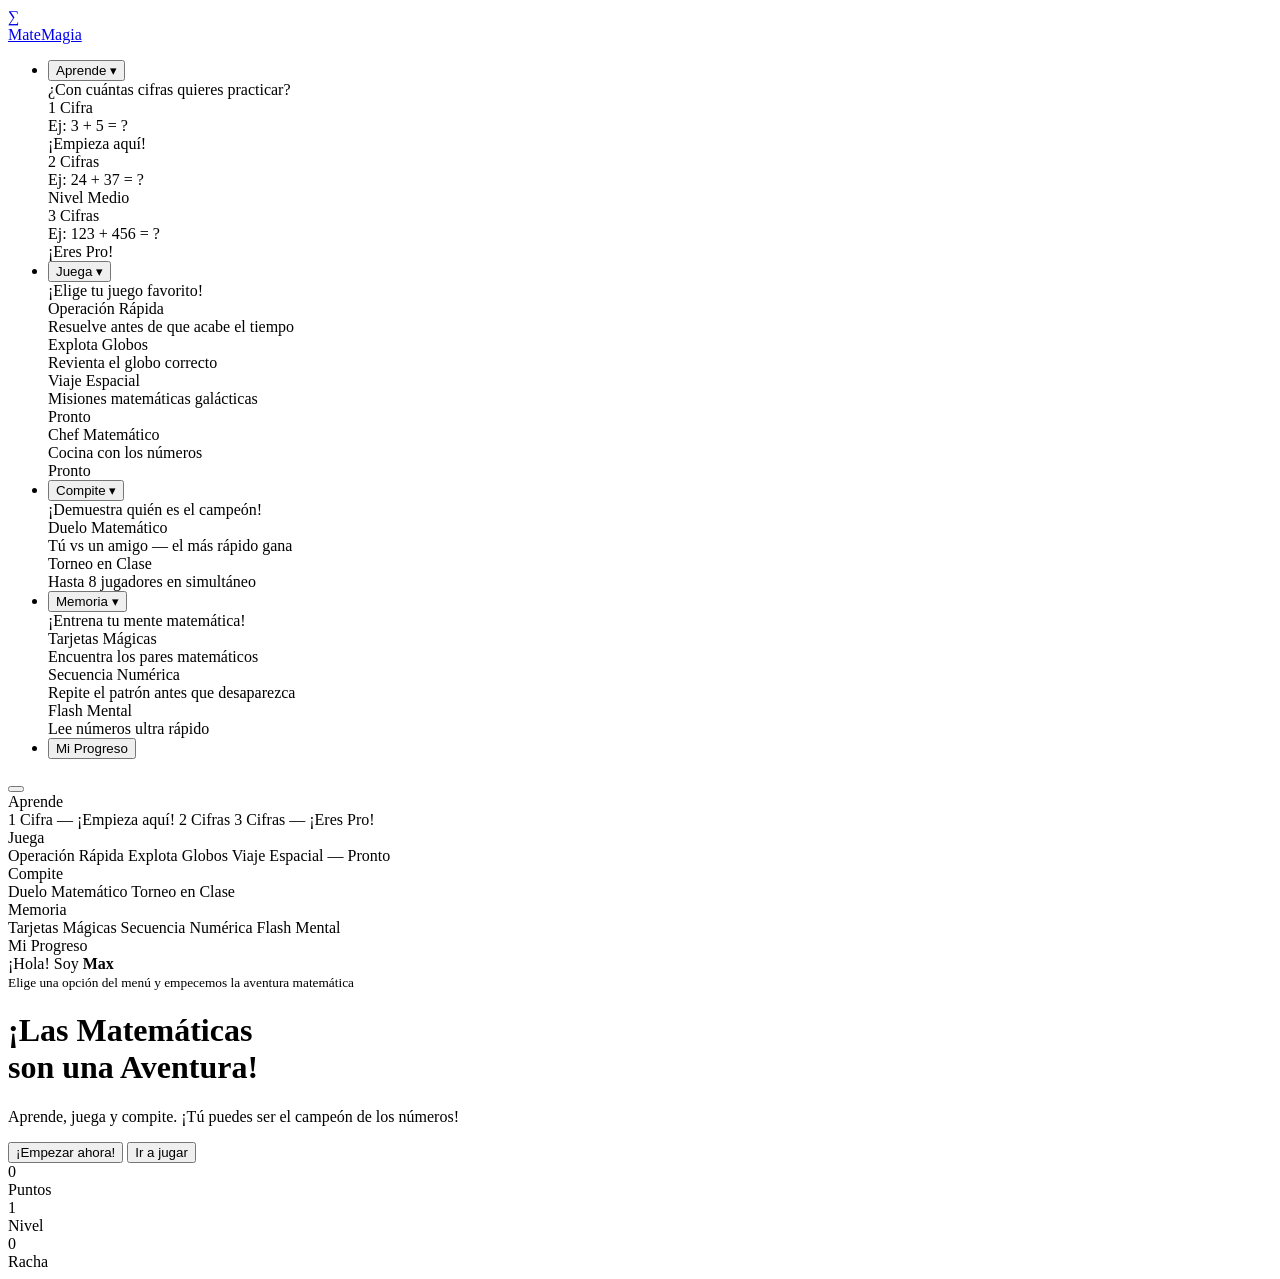
==== index.html @ 66cf744d "add first structure" ====
<!DOCTYPE html>
<html lang="es">
<head>
  <meta charset="UTF-8" />
  <meta name="viewport" content="width=device-width, initial-scale=1.0" />
  <title>MateMagia — Aprende Matemáticas Jugando</title>
  <link rel="preconnect" href="https://fonts.googleapis.com" />
  <link rel="preconnect" href="https://fonts.gstatic.com" crossorigin />
  <link href="https://fonts.googleapis.com/css2?family=Fredoka+One&family=Nunito:wght@400;600;700;800;900&display=swap" rel="stylesheet" />
  <link rel="stylesheet" href="Styles.css" />
</head>
<body>

  <!-- PARTÍCULAS -->
  <div class="particles" id="particles"></div>

  <!-- ══════════════════════════════════════
       NAVBAR PRINCIPAL
  ══════════════════════════════════════ -->
  <nav class="navbar" id="navbar">
    <div class="navbar-inner">

      <!-- LOGO -->
      <a class="nav-logo" href="#" onclick="goHome(event)">
        <div class="nav-logo-icon">∑</div>
        <span class="nav-logo-text">Mate<span class="accent">Magia</span></span>
      </a>

      <!-- LINKS CENTRADOS -->
      <ul class="nav-links" id="navLinks">

        <!-- APRENDE (con dropdown) -->
        <li class="nav-item has-dropdown" id="navAprende">
          <button class="nav-btn" onclick="toggleDropdown('dropAprende', event)">
            <span class="nav-icon"></span>
            <span class="nav-label">Aprende</span>
            <span class="nav-chevron">▾</span>
          </button>
          <div class="dropdown" id="dropAprende">
            <div class="dropdown-header">¿Con cuántas cifras quieres practicar?</div>
            <a class="drop-item" onclick="goTo('aprende',1,event)">
              <div class="drop-icon"></div>
              <div class="drop-info">
                <div class="drop-title">1 Cifra</div>
                <div class="drop-sub">Ej: 3 + 5 = ?</div>
              </div>
              <div class="drop-badge start">¡Empieza aquí!</div>
            </a>
            <a class="drop-item" onclick="goTo('aprende',2,event)">
              <div class="drop-icon"></div>
              <div class="drop-info">
                <div class="drop-title">2 Cifras</div>
                <div class="drop-sub">Ej: 24 + 37 = ?</div>
              </div>
              <div class="drop-badge mid">Nivel Medio</div>
            </a>
            <a class="drop-item" onclick="goTo('aprende',3,event)">
              <div class="drop-icon"></div>
              <div class="drop-info">
                <div class="drop-title">3 Cifras</div>
                <div class="drop-sub">Ej: 123 + 456 = ?</div>
              </div>
              <div class="drop-badge pro">¡Eres Pro!</div>
            </a>
          </div>
        </li>

        <!-- JUEGA (con dropdown) -->
        <li class="nav-item has-dropdown" id="navJuega">
          <button class="nav-btn" onclick="toggleDropdown('dropJuega', event)">
            <span class="nav-icon"></span>
            <span class="nav-label">Juega</span>
            <span class="nav-chevron">▾</span>
          </button>
          <div class="dropdown" id="dropJuega">
            <div class="dropdown-header">¡Elige tu juego favorito!</div>
            <a class="drop-item" onclick="goTo('juego','operacion-rapida',event)">
              <div class="drop-icon"></div>
              <div class="drop-info">
                <div class="drop-title">Operación Rápida</div>
                <div class="drop-sub">Resuelve antes de que acabe el tiempo</div>
              </div>
            </a>
            <a class="drop-item" onclick="goTo('juego','globos',event)">
              <div class="drop-icon"></div>
              <div class="drop-info">
                <div class="drop-title">Explota Globos</div>
                <div class="drop-sub">Revienta el globo correcto</div>
              </div>
            </a>
            <a class="drop-item locked" onclick="showComingSoon(event)">
              <div class="drop-icon"></div>
              <div class="drop-info">
                <div class="drop-title">Viaje Espacial</div>
                <div class="drop-sub">Misiones matemáticas galácticas</div>
              </div>
              <div class="drop-badge lock"> Pronto</div>
            </a>
            <a class="drop-item locked" onclick="showComingSoon(event)">
              <div class="drop-icon"></div>
              <div class="drop-info">
                <div class="drop-title">Chef Matemático</div>
                <div class="drop-sub">Cocina con los números</div>
              </div>
              <div class="drop-badge lock"> Pronto</div>
            </a>
          </div>
        </li>

        <!-- COMPITE (con dropdown) -->
        <li class="nav-item has-dropdown" id="navCompite">
          <button class="nav-btn" onclick="toggleDropdown('dropCompite', event)">
            <span class="nav-icon"></span>
            <span class="nav-label">Compite</span>
            <span class="nav-chevron">▾</span>
          </button>
          <div class="dropdown" id="dropCompite">
            <div class="dropdown-header">¡Demuestra quién es el campeón!</div>
            <a class="drop-item" onclick="goTo('compite','duelo',event)">
              <div class="drop-icon"></div>
              <div class="drop-info">
                <div class="drop-title">Duelo Matemático</div>
                <div class="drop-sub">Tú vs un amigo — el más rápido gana</div>
              </div>
            </a>
            <a class="drop-item" onclick="goTo('compite','torneo',event)">
              <div class="drop-icon"></div>
              <div class="drop-info">
                <div class="drop-title">Torneo en Clase</div>
                <div class="drop-sub">Hasta 8 jugadores en simultáneo</div>
              </div>
            </a>
          </div>
        </li>

        <!-- MEMORIA (con dropdown) -->
        <li class="nav-item has-dropdown" id="navMemoria">
          <button class="nav-btn" onclick="toggleDropdown('dropMemoria', event)">
            <span class="nav-icon"></span>
            <span class="nav-label">Memoria</span>
            <span class="nav-chevron">▾</span>
          </button>
          <div class="dropdown" id="dropMemoria">
            <div class="dropdown-header">¡Entrena tu mente matemática!</div>
            <a class="drop-item" onclick="goTo('memoria','tarjetas',event)">
              <div class="drop-icon"></div>
              <div class="drop-info">
                <div class="drop-title">Tarjetas Mágicas</div>
                <div class="drop-sub">Encuentra los pares matemáticos</div>
              </div>
            </a>
            <a class="drop-item" onclick="goTo('memoria','secuencia',event)">
              <div class="drop-icon"></div>
              <div class="drop-info">
                <div class="drop-title">Secuencia Numérica</div>
                <div class="drop-sub">Repite el patrón antes que desaparezca</div>
              </div>
            </a>
            <a class="drop-item" onclick="goTo('memoria','flash',event)">
              <div class="drop-icon"></div>
              <div class="drop-info">
                <div class="drop-title">Flash Mental</div>
                <div class="drop-sub">Lee números ultra rápido</div>
              </div>
            </a>
          </div>
        </li>

        <!-- MI PROGRESO (sin dropdown, directo) -->
        <li class="nav-item" id="navProgreso">
          <button class="nav-btn nav-btn-progreso" onclick="goTo('progreso','ver',event)">
            <span class="nav-icon"></span>
            <span class="nav-label">Mi Progreso</span>
          </button>
        </li>

      </ul>

      <!-- HAMBURGER (móvil) -->
      <button class="hamburger" id="hamburger" onclick="toggleMobile()" aria-label="Menú">
        <span></span><span></span><span></span>
      </button>

    </div><!-- /navbar-inner -->

    <!-- MENÚ MÓVIL -->
    <div class="mobile-menu" id="mobileMenu">
      <div class="mobile-links">
        <div class="mob-section">
          <div class="mob-section-title"> Aprende</div>
          <a class="mob-item" onclick="goTo('aprende',1,event)"> 1 Cifra — ¡Empieza aquí!</a>
          <a class="mob-item" onclick="goTo('aprende',2,event)"> 2 Cifras</a>
          <a class="mob-item" onclick="goTo('aprende',3,event)"> 3 Cifras — ¡Eres Pro!</a>
        </div>
        <div class="mob-section">
          <div class="mob-section-title"> Juega</div>
          <a class="mob-item" onclick="goTo('juego','operacion-rapida',event)"> Operación Rápida</a>
          <a class="mob-item" onclick="goTo('juego','globos',event)"> Explota Globos</a>
          <a class="mob-item mob-locked" onclick="showComingSoon(event)"> Viaje Espacial — Pronto</a>
        </div>
        <div class="mob-section">
          <div class="mob-section-title"> Compite</div>
          <a class="mob-item" onclick="goTo('compite','duelo',event)"> Duelo Matemático</a>
          <a class="mob-item" onclick="goTo('compite','torneo',event)"> Torneo en Clase</a>
        </div>
        <div class="mob-section">
          <div class="mob-section-title"> Memoria</div>
          <a class="mob-item" onclick="goTo('memoria','tarjetas',event)"> Tarjetas Mágicas</a>
          <a class="mob-item" onclick="goTo('memoria','secuencia',event)"> Secuencia Numérica</a>
          <a class="mob-item" onclick="goTo('memoria','flash',event)"> Flash Mental</a>
        </div>
        <div class="mob-section">
          <a class="mob-item mob-progress" onclick="goTo('progreso','ver',event)"> Mi Progreso</a>
        </div>
      </div>
    </div>

  </nav><!-- /navbar -->

  <!-- ══════════════════════════════════════
       HERO / CONTENIDO PRINCIPAL
  ══════════════════════════════════════ -->
  <main class="hero-section" id="heroSection">

    <!-- MASCOTA -->
    <div class="mascot-wrap">
      <div class="mascot" id="mascot" onclick="changeMascotPhrase()">
        <div class="mascot-body">
          <div class="eye left-eye"><div class="pupil"></div></div>
          <div class="eye right-eye"><div class="pupil"></div></div>
          <div class="mascot-mouth"></div>
        </div>
        <div class="speech-bubble" id="mascotBubble">
          ¡Hola! Soy <strong>Max</strong> <br>
          <small>Elige una opción del menú y empecemos la aventura matemática</small>
        </div>
      </div>
    </div>

    <!-- TÍTULO HERO -->
    <div class="hero-text">
      <h1 class="hero-title">
        ¡Las Matemáticas<br>son una
        <span class="hero-highlight">Aventura</span>!
      </h1>
      <p class="hero-sub">Aprende, juega y compite. ¡Tú puedes ser el campeón de los números! </p>
      <div class="hero-cta">
        <button class="btn-primary" onclick="toggleDropdown('dropAprende', event); highlightNav('navAprende')">
           ¡Empezar ahora!
        </button>
        <button class="btn-secondary" onclick="goTo('juego','operacion-rapida',event)">
           Ir a jugar
        </button>
      </div>
    </div>

    <!-- STATS RÁPIDAS -->
    <div class="quick-stats">
      <div class="qstat">
        <div class="qstat-val" id="qScore">0</div>
        <div class="qstat-lbl">Puntos</div>
      </div>
      <div class="qstat-divider"></div>
      <div class="qstat">
        <div class="qstat-val" id="qLevel">1</div>
        <div class="qstat-lbl">Nivel</div>
      </div>
      <div class="qstat-divider"></div>
      <div class="qstat">
        <div class="qstat-val" id="qStreak">0</div>
        <div class="qstat-lbl">Racha</div>
      </div>
    </div>

  </main>

  <!-- TOAST -->
  <div class="toast" id="toast"></div>

  <!-- OVERLAY para cerrar dropdowns -->
  <div class="overlay" id="overlay" onclick="closeAllDropdowns()"></div>

  <script src="app.js"></script>
</body>
</html>
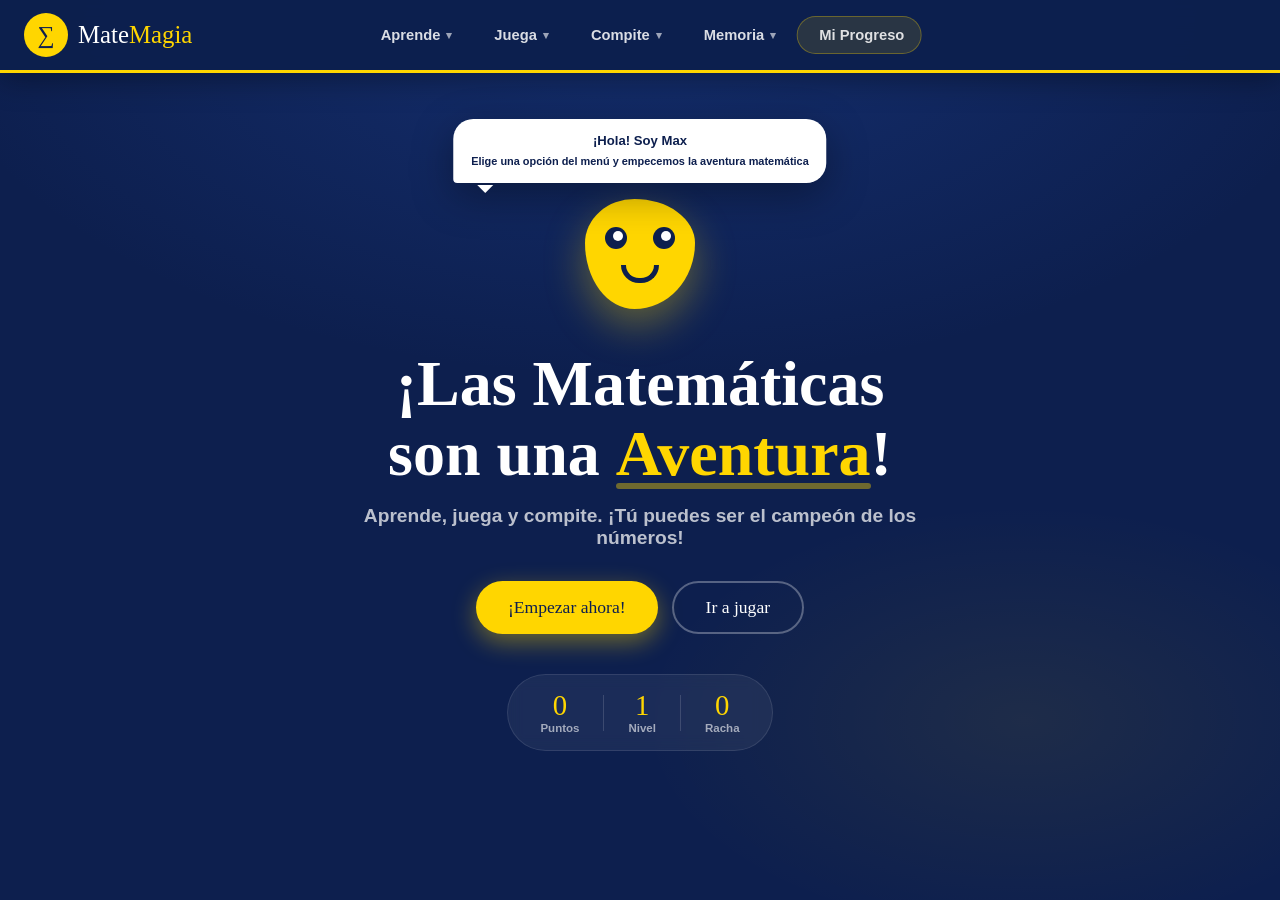
==== commit d28d9580: "fixed js embedded in html" ====
--- a/index.html
+++ b/index.html
@@ -21,7 +21,7 @@
     <div class="navbar-inner">
 
       <!-- LOGO -->
-      <a class="nav-logo" href="#" onclick="goHome(event)">
+      <a class="nav-logo" href="#" id="navLogo">
         <div class="nav-logo-icon">∑</div>
         <span class="nav-logo-text">Mate<span class="accent">Magia</span></span>
       </a>
@@ -29,24 +29,24 @@
       <!-- LINKS CENTRADOS -->
       <ul class="nav-links" id="navLinks">
 
-        <!-- APRENDE (con dropdown) -->
+        <!-- APRENDE -->
         <li class="nav-item has-dropdown" id="navAprende">
-          <button class="nav-btn" onclick="toggleDropdown('dropAprende', event)">
+          <button class="nav-btn" id="btnAprende">
             <span class="nav-icon"></span>
             <span class="nav-label">Aprende</span>
             <span class="nav-chevron">▾</span>
           </button>
           <div class="dropdown" id="dropAprende">
             <div class="dropdown-header">¿Con cuántas cifras quieres practicar?</div>
-            <a class="drop-item" onclick="goTo('aprende',1,event)">
+            <a class="drop-item" data-modulo="aprende" data-sub="1">
               <div class="drop-icon"></div>
               <div class="drop-info">
                 <div class="drop-title">1 Cifra</div>
                 <div class="drop-sub">Ej: 3 + 5 = ?</div>
               </div>
-              <div class="drop-badge start">¡Empieza aquí!</div>
-            </a>
-            <a class="drop-item" onclick="goTo('aprende',2,event)">
+              <div class="drop-badge start">Empieza aquí</div>
+            </a>
+            <a class="drop-item" data-modulo="aprende" data-sub="2">
               <div class="drop-icon"></div>
               <div class="drop-info">
                 <div class="drop-title">2 Cifras</div>
@@ -54,41 +54,41 @@
               </div>
               <div class="drop-badge mid">Nivel Medio</div>
             </a>
-            <a class="drop-item" onclick="goTo('aprende',3,event)">
+            <a class="drop-item" data-modulo="aprende" data-sub="3">
               <div class="drop-icon"></div>
               <div class="drop-info">
                 <div class="drop-title">3 Cifras</div>
                 <div class="drop-sub">Ej: 123 + 456 = ?</div>
               </div>
-              <div class="drop-badge pro">¡Eres Pro!</div>
-            </a>
-          </div>
-        </li>
-
-        <!-- JUEGA (con dropdown) -->
+              <div class="drop-badge pro">Eres Pro</div>
+            </a>
+          </div>
+        </li>
+
+        <!-- JUEGA -->
         <li class="nav-item has-dropdown" id="navJuega">
-          <button class="nav-btn" onclick="toggleDropdown('dropJuega', event)">
+          <button class="nav-btn" id="btnJuega">
             <span class="nav-icon"></span>
             <span class="nav-label">Juega</span>
             <span class="nav-chevron">▾</span>
           </button>
           <div class="dropdown" id="dropJuega">
             <div class="dropdown-header">¡Elige tu juego favorito!</div>
-            <a class="drop-item" onclick="goTo('juego','operacion-rapida',event)">
+            <a class="drop-item" data-modulo="juego" data-sub="operacion-rapida">
               <div class="drop-icon"></div>
               <div class="drop-info">
                 <div class="drop-title">Operación Rápida</div>
                 <div class="drop-sub">Resuelve antes de que acabe el tiempo</div>
               </div>
             </a>
-            <a class="drop-item" onclick="goTo('juego','globos',event)">
+            <a class="drop-item" data-modulo="juego" data-sub="globos">
               <div class="drop-icon"></div>
               <div class="drop-info">
                 <div class="drop-title">Explota Globos</div>
                 <div class="drop-sub">Revienta el globo correcto</div>
               </div>
             </a>
-            <a class="drop-item locked" onclick="showComingSoon(event)">
+            <a class="drop-item locked" data-coming="true">
               <div class="drop-icon"></div>
               <div class="drop-info">
                 <div class="drop-title">Viaje Espacial</div>
@@ -96,7 +96,7 @@
               </div>
               <div class="drop-badge lock"> Pronto</div>
             </a>
-            <a class="drop-item locked" onclick="showComingSoon(event)">
+            <a class="drop-item locked" data-coming="true">
               <div class="drop-icon"></div>
               <div class="drop-info">
                 <div class="drop-title">Chef Matemático</div>
@@ -107,23 +107,23 @@
           </div>
         </li>
 
-        <!-- COMPITE (con dropdown) -->
+        <!-- COMPITE -->
         <li class="nav-item has-dropdown" id="navCompite">
-          <button class="nav-btn" onclick="toggleDropdown('dropCompite', event)">
+          <button class="nav-btn" id="btnCompite">
             <span class="nav-icon"></span>
             <span class="nav-label">Compite</span>
             <span class="nav-chevron">▾</span>
           </button>
           <div class="dropdown" id="dropCompite">
             <div class="dropdown-header">¡Demuestra quién es el campeón!</div>
-            <a class="drop-item" onclick="goTo('compite','duelo',event)">
+            <a class="drop-item" data-modulo="compite" data-sub="duelo">
               <div class="drop-icon"></div>
               <div class="drop-info">
                 <div class="drop-title">Duelo Matemático</div>
                 <div class="drop-sub">Tú vs un amigo — el más rápido gana</div>
               </div>
             </a>
-            <a class="drop-item" onclick="goTo('compite','torneo',event)">
+            <a class="drop-item" data-modulo="compite" data-sub="torneo">
               <div class="drop-icon"></div>
               <div class="drop-info">
                 <div class="drop-title">Torneo en Clase</div>
@@ -133,30 +133,30 @@
           </div>
         </li>
 
-        <!-- MEMORIA (con dropdown) -->
+        <!-- MEMORIA -->
         <li class="nav-item has-dropdown" id="navMemoria">
-          <button class="nav-btn" onclick="toggleDropdown('dropMemoria', event)">
+          <button class="nav-btn" id="btnMemoria">
             <span class="nav-icon"></span>
             <span class="nav-label">Memoria</span>
             <span class="nav-chevron">▾</span>
           </button>
           <div class="dropdown" id="dropMemoria">
             <div class="dropdown-header">¡Entrena tu mente matemática!</div>
-            <a class="drop-item" onclick="goTo('memoria','tarjetas',event)">
+            <a class="drop-item" data-modulo="memoria" data-sub="tarjetas">
               <div class="drop-icon"></div>
               <div class="drop-info">
                 <div class="drop-title">Tarjetas Mágicas</div>
                 <div class="drop-sub">Encuentra los pares matemáticos</div>
               </div>
             </a>
-            <a class="drop-item" onclick="goTo('memoria','secuencia',event)">
+            <a class="drop-item" data-modulo="memoria" data-sub="secuencia">
               <div class="drop-icon"></div>
               <div class="drop-info">
                 <div class="drop-title">Secuencia Numérica</div>
                 <div class="drop-sub">Repite el patrón antes que desaparezca</div>
               </div>
             </a>
-            <a class="drop-item" onclick="goTo('memoria','flash',event)">
+            <a class="drop-item" data-modulo="memoria" data-sub="flash">
               <div class="drop-icon"></div>
               <div class="drop-info">
                 <div class="drop-title">Flash Mental</div>
@@ -166,9 +166,9 @@
           </div>
         </li>
 
-        <!-- MI PROGRESO (sin dropdown, directo) -->
+        <!-- MI PROGRESO -->
         <li class="nav-item" id="navProgreso">
-          <button class="nav-btn nav-btn-progreso" onclick="goTo('progreso','ver',event)">
+          <button class="nav-btn nav-btn-progreso" id="btnProgreso" data-modulo="progreso" data-sub="ver">
             <span class="nav-icon"></span>
             <span class="nav-label">Mi Progreso</span>
           </button>
@@ -176,55 +176,55 @@
 
       </ul>
 
-      <!-- HAMBURGER (móvil) -->
-      <button class="hamburger" id="hamburger" onclick="toggleMobile()" aria-label="Menú">
+      <!-- HAMBURGER -->
+      <button class="hamburger" id="hamburger" aria-label="Menú">
         <span></span><span></span><span></span>
       </button>
 
-    </div><!-- /navbar-inner -->
+    </div>
 
     <!-- MENÚ MÓVIL -->
     <div class="mobile-menu" id="mobileMenu">
       <div class="mobile-links">
         <div class="mob-section">
           <div class="mob-section-title"> Aprende</div>
-          <a class="mob-item" onclick="goTo('aprende',1,event)"> 1 Cifra — ¡Empieza aquí!</a>
-          <a class="mob-item" onclick="goTo('aprende',2,event)"> 2 Cifras</a>
-          <a class="mob-item" onclick="goTo('aprende',3,event)"> 3 Cifras — ¡Eres Pro!</a>
+          <a class="mob-item" data-modulo="aprende" data-sub="1"> 1 Cifra — ¡Empieza aquí!</a>
+          <a class="mob-item" data-modulo="aprende" data-sub="2"> 2 Cifras</a>
+          <a class="mob-item" data-modulo="aprende" data-sub="3"> 3 Cifras — ¡Eres Pro!</a>
         </div>
         <div class="mob-section">
           <div class="mob-section-title"> Juega</div>
-          <a class="mob-item" onclick="goTo('juego','operacion-rapida',event)"> Operación Rápida</a>
-          <a class="mob-item" onclick="goTo('juego','globos',event)"> Explota Globos</a>
-          <a class="mob-item mob-locked" onclick="showComingSoon(event)"> Viaje Espacial — Pronto</a>
+          <a class="mob-item" data-modulo="juego" data-sub="operacion-rapida"> Operación Rápida</a>
+          <a class="mob-item" data-modulo="juego" data-sub="globos"> Explota Globos</a>
+          <a class="mob-item mob-locked" data-coming="true"> Viaje Espacial — Pronto</a>
         </div>
         <div class="mob-section">
           <div class="mob-section-title"> Compite</div>
-          <a class="mob-item" onclick="goTo('compite','duelo',event)"> Duelo Matemático</a>
-          <a class="mob-item" onclick="goTo('compite','torneo',event)"> Torneo en Clase</a>
+          <a class="mob-item" data-modulo="compite" data-sub="duelo"> Duelo Matemático</a>
+          <a class="mob-item" data-modulo="compite" data-sub="torneo"> Torneo en Clase</a>
         </div>
         <div class="mob-section">
           <div class="mob-section-title"> Memoria</div>
-          <a class="mob-item" onclick="goTo('memoria','tarjetas',event)"> Tarjetas Mágicas</a>
-          <a class="mob-item" onclick="goTo('memoria','secuencia',event)"> Secuencia Numérica</a>
-          <a class="mob-item" onclick="goTo('memoria','flash',event)"> Flash Mental</a>
-        </div>
-        <div class="mob-section">
-          <a class="mob-item mob-progress" onclick="goTo('progreso','ver',event)"> Mi Progreso</a>
-        </div>
-      </div>
-    </div>
-
-  </nav><!-- /navbar -->
+          <a class="mob-item" data-modulo="memoria" data-sub="tarjetas"> Tarjetas Mágicas</a>
+          <a class="mob-item" data-modulo="memoria" data-sub="secuencia"> Secuencia Numérica</a>
+          <a class="mob-item" data-modulo="memoria" data-sub="flash"> Flash Mental</a>
+        </div>
+        <div class="mob-section">
+          <a class="mob-item mob-progress" data-modulo="progreso" data-sub="ver"> Mi Progreso</a>
+        </div>
+      </div>
+    </div>
+
+  </nav>
 
   <!-- ══════════════════════════════════════
-       HERO / CONTENIDO PRINCIPAL
+       HERO
   ══════════════════════════════════════ -->
   <main class="hero-section" id="heroSection">
 
     <!-- MASCOTA -->
     <div class="mascot-wrap">
-      <div class="mascot" id="mascot" onclick="changeMascotPhrase()">
+      <div class="mascot" id="mascot">
         <div class="mascot-body">
           <div class="eye left-eye"><div class="pupil"></div></div>
           <div class="eye right-eye"><div class="pupil"></div></div>
@@ -245,16 +245,12 @@
       </h1>
       <p class="hero-sub">Aprende, juega y compite. ¡Tú puedes ser el campeón de los números! </p>
       <div class="hero-cta">
-        <button class="btn-primary" onclick="toggleDropdown('dropAprende', event); highlightNav('navAprende')">
-           ¡Empezar ahora!
-        </button>
-        <button class="btn-secondary" onclick="goTo('juego','operacion-rapida',event)">
-           Ir a jugar
-        </button>
-      </div>
-    </div>
-
-    <!-- STATS RÁPIDAS -->
+        <button class="btn-primary" id="btnEmpezar"> ¡Empezar ahora!</button>
+        <button class="btn-secondary" id="btnJugarDirecto"> Ir a jugar</button>
+      </div>
+    </div>
+
+    <!-- STATS -->
     <div class="quick-stats">
       <div class="qstat">
         <div class="qstat-val" id="qScore">0</div>
@@ -268,7 +264,7 @@
       <div class="qstat-divider"></div>
       <div class="qstat">
         <div class="qstat-val" id="qStreak">0</div>
-        <div class="qstat-lbl">Racha</div>
+        <div class="qstat-lbl">Racha </div>
       </div>
     </div>
 
@@ -277,8 +273,8 @@
   <!-- TOAST -->
   <div class="toast" id="toast"></div>
 
-  <!-- OVERLAY para cerrar dropdowns -->
-  <div class="overlay" id="overlay" onclick="closeAllDropdowns()"></div>
+  <!-- OVERLAY -->
+  <div class="overlay" id="overlay"></div>
 
   <script src="app.js"></script>
 </body>
--- a/Styles.css
+++ b/Styles.css
@@ -0,0 +1,650 @@
+/* ============================================================
+   MateMagia — styles_v2.css
+   Navbar de navegación horizontal centrada con dropdowns
+   Paleta: Azul Profundo + Amarillo Eléctrico + Blanco
+   © Proyecto Exclusivo — Todos los derechos reservados
+   ============================================================ */
+
+:root {
+  --azul:         #0D1F4E;
+  --azul-mid:     #1A3A8F;
+  --azul-vivo:    #2C5FD4;
+  --amarillo:     #FFD600;
+  --amarillo-w:   #FFC107;
+  --blanco:       #FFFFFF;
+  --blanco-suave: #F0F4FF;
+  --nav-h:        70px;
+  --nav-bg:       rgba(13,31,78,0.97);
+  --drop-bg:      #0f2560;
+  --radio:        16px;
+  --radio-sm:     10px;
+  --sombra:       0 12px 40px rgba(0,0,0,0.35);
+  --trans:        0.28s cubic-bezier(0.34,1.56,0.64,1);
+  --trans-fast:   0.2s ease;
+}
+
+/* ── RESET ── */
+*, *::before, *::after { box-sizing: border-box; margin: 0; padding: 0; }
+html { scroll-behavior: smooth; }
+body {
+  font-family: 'Nunito', sans-serif;
+  background: var(--azul);
+  color: var(--blanco);
+  min-height: 100vh;
+  overflow-x: hidden;
+}
+ul { list-style: none; }
+a  { text-decoration: none; cursor: pointer; }
+button { border: none; background: none; cursor: pointer; font-family: inherit; }
+
+/* ══════════════════════════════════════
+   PARTÍCULAS
+══════════════════════════════════════ */
+.particles {
+  position: fixed;
+  inset: 0;
+  pointer-events: none;
+  z-index: 0;
+  overflow: hidden;
+}
+.particle {
+  position: absolute;
+  pointer-events: none;
+  animation: floatUp linear infinite;
+  opacity: 0;
+  font-family: 'Fredoka One', cursive;
+  user-select: none;
+}
+@keyframes floatUp {
+  0%   { transform: translateY(110vh) rotate(0deg);   opacity: 0; }
+  8%   { opacity: 0.13; }
+  92%  { opacity: 0.13; }
+  100% { transform: translateY(-15vh) rotate(540deg); opacity: 0; }
+}
+
+/* ══════════════════════════════════════
+   NAVBAR
+══════════════════════════════════════ */
+.navbar {
+  position: fixed;
+  top: 0;
+  left: 0;
+  width: 100%;
+  z-index: 1000;
+  background: var(--nav-bg);
+  border-bottom: 3px solid var(--amarillo);
+  backdrop-filter: blur(16px);
+  box-shadow: 0 4px 32px rgba(0,0,0,0.4);
+}
+
+.navbar-inner {
+  width: 100%;
+  max-width: 1400px;
+  margin: 0 auto;
+  height: var(--nav-h);
+  display: flex;
+  align-items: center;
+  justify-content: space-between;
+  padding: 0 24px;
+  gap: 16px;
+  position: relative;
+}
+
+/* ── LOGO ── */
+.nav-logo {
+  display: flex;
+  align-items: center;
+  gap: 10px;
+  text-decoration: none;
+  flex-shrink: 0;
+  transition: transform var(--trans);
+}
+.nav-logo:hover { transform: scale(1.05); }
+
+.nav-logo-icon {
+  width: 44px;
+  height: 44px;
+  background: var(--amarillo);
+  border-radius: 50%;
+  display: flex;
+  align-items: center;
+  justify-content: center;
+  font-family: 'Fredoka One', cursive;
+  font-size: 1.5rem;
+  color: var(--azul);
+  animation: logoPulse 3s ease-in-out infinite;
+  flex-shrink: 0;
+}
+@keyframes logoPulse {
+  0%,100% { transform: scale(1) rotate(-4deg); }
+  50%      { transform: scale(1.08) rotate(4deg); }
+}
+
+.nav-logo-text {
+  font-family: 'Fredoka One', cursive;
+  font-size: 1.55rem;
+  color: var(--blanco);
+  line-height: 1;
+}
+.nav-logo-text .accent { color: var(--amarillo); }
+
+/* ── LINKS CENTRADOS ── */
+.nav-links {
+  display: flex;
+  align-items: center;
+  gap: 4px;
+  /* Centrado absoluto sobre el navbar-inner */
+  position: absolute;
+  left: 50%;
+  transform: translateX(-50%);
+}
+
+/* ── CADA ÍTEM ── */
+.nav-item { position: relative; }
+
+.nav-btn {
+  display: flex;
+  align-items: center;
+  gap: 6px;
+  padding: 10px 16px;
+  border-radius: 40px;
+  color: rgba(255,255,255,0.85);
+  font-family: 'Nunito', sans-serif;
+  font-weight: 800;
+  font-size: 0.92rem;
+  transition: background var(--trans-fast), color var(--trans-fast), transform var(--trans);
+  white-space: nowrap;
+}
+
+.nav-btn:hover,
+.nav-item.active .nav-btn {
+  background: rgba(255,214,0,0.14);
+  color: var(--amarillo);
+  transform: translateY(-2px);
+}
+
+.nav-icon    { font-size: 1.1rem; }
+.nav-chevron {
+  font-size: 0.7rem;
+  transition: transform 0.25s ease;
+  opacity: 0.7;
+}
+.nav-item.open .nav-chevron { transform: rotate(180deg); }
+
+/* Botón de progreso con estilo especial */
+.nav-btn-progreso {
+  background: rgba(255,214,0,0.12);
+  border: 1.5px solid rgba(255,214,0,0.3);
+}
+.nav-btn-progreso:hover {
+  background: var(--amarillo);
+  color: var(--azul) !important;
+  border-color: var(--amarillo);
+}
+
+/* ── DROPDOWN ── */
+.dropdown {
+  position: absolute;
+  top: calc(100% + 14px);
+  left: 50%;
+  transform: translateX(-50%) translateY(-10px) scale(0.96);
+  min-width: 310px;
+  background: var(--drop-bg);
+  border: 1.5px solid rgba(255,214,0,0.2);
+  border-radius: var(--radio);
+  padding: 12px 8px;
+  box-shadow: var(--sombra);
+  opacity: 0;
+  pointer-events: none;
+  transition: opacity 0.2s ease, transform 0.25s cubic-bezier(0.34,1.56,0.64,1);
+  z-index: 200;
+}
+
+/* Flecha del dropdown */
+.dropdown::before {
+  content: '';
+  position: absolute;
+  top: -9px;
+  left: 50%;
+  transform: translateX(-50%);
+  border: 8px solid transparent;
+  border-bottom-color: rgba(255,214,0,0.2);
+  border-top: none;
+}
+.dropdown::after {
+  content: '';
+  position: absolute;
+  top: -7px;
+  left: 50%;
+  transform: translateX(-50%);
+  border: 7px solid transparent;
+  border-bottom-color: var(--drop-bg);
+  border-top: none;
+}
+
+.nav-item.open .dropdown {
+  opacity: 1;
+  pointer-events: all;
+  transform: translateX(-50%) translateY(0) scale(1);
+}
+
+.dropdown-header {
+  font-size: 0.72rem;
+  font-weight: 900;
+  text-transform: uppercase;
+  letter-spacing: 1px;
+  color: var(--amarillo);
+  padding: 4px 12px 10px;
+  border-bottom: 1px solid rgba(255,255,255,0.08);
+  margin-bottom: 6px;
+}
+
+/* ── ÍTEM DEL DROPDOWN ── */
+.drop-item {
+  display: flex;
+  align-items: center;
+  gap: 12px;
+  padding: 12px 12px;
+  border-radius: var(--radio-sm);
+  transition: background var(--trans-fast), transform var(--trans);
+  cursor: pointer;
+  position: relative;
+}
+.drop-item:hover:not(.locked) {
+  background: rgba(255,255,255,0.07);
+  transform: translateX(4px);
+}
+.drop-item.locked { opacity: 0.5; cursor: not-allowed; }
+
+.drop-icon { font-size: 1.6rem; flex-shrink: 0; }
+
+.drop-info { flex: 1; }
+.drop-title {
+  font-family: 'Fredoka One', cursive;
+  font-size: 1rem;
+  color: var(--blanco);
+  line-height: 1;
+}
+.drop-sub {
+  font-size: 0.75rem;
+  color: rgba(255,255,255,0.58);
+  margin-top: 2px;
+}
+
+/* Badges de dropdown */
+.drop-badge {
+  font-size: 0.65rem;
+  font-weight: 900;
+  padding: 3px 9px;
+  border-radius: 20px;
+  white-space: nowrap;
+  flex-shrink: 0;
+}
+.drop-badge.start { background: #fbff00ec; color: #000000; }
+.drop-badge.mid   { background: #ff8800; color: #000000; }
+.drop-badge.pro   { background: #70f107; color: var(--azul); }
+.drop-badge.lock  { background: rgba(248, 122, 3, 0.897); color: rgba(255,255,255,0.5); }
+
+/* ── HAMBURGER (móvil) ── */
+.hamburger {
+  display: none;
+  flex-direction: column;
+  gap: 5px;
+  padding: 8px;
+  border-radius: 10px;
+  transition: background var(--trans-fast);
+  flex-shrink: 0;
+  z-index: 10;
+}
+.hamburger:hover { background: rgba(255,214,0,0.15); }
+.hamburger span {
+  display: block;
+  width: 26px;
+  height: 3px;
+  background: var(--amarillo);
+  border-radius: 3px;
+  transition: transform 0.3s ease, opacity 0.2s;
+}
+.hamburger.open span:nth-child(1) { transform: translateY(8px) rotate(45deg); }
+.hamburger.open span:nth-child(2) { opacity: 0; }
+.hamburger.open span:nth-child(3) { transform: translateY(-8px) rotate(-45deg); }
+
+/* ── MENÚ MÓVIL ── */
+.mobile-menu {
+  display: none;
+  max-height: 0;
+  overflow: hidden;
+  transition: max-height 0.45s cubic-bezier(0.4,0,0.2,1);
+  background: var(--drop-bg);
+  border-top: 1px solid rgba(255,214,0,0.15);
+}
+.mobile-menu.open { max-height: 80vh; overflow-y: auto; }
+
+.mobile-links { padding: 16px 16px 24px; }
+
+.mob-section { margin-bottom: 20px; }
+
+.mob-section-title {
+  font-family: 'Fredoka One', cursive;
+  font-size: 0.95rem;
+  color: var(--amarillo);
+  padding: 6px 12px;
+  margin-bottom: 6px;
+  border-left: 3px solid var(--amarillo);
+}
+
+.mob-item {
+  display: block;
+  padding: 12px 14px;
+  border-radius: var(--radio-sm);
+  color: rgba(255,255,255,0.85);
+  font-weight: 700;
+  font-size: 0.9rem;
+  transition: background var(--trans-fast), color var(--trans-fast);
+  margin-bottom: 2px;
+}
+.mob-item:hover:not(.mob-locked) {
+  background: rgba(255,255,255,0.07);
+  color: var(--amarillo);
+}
+.mob-item.mob-locked { opacity: 0.4; cursor: not-allowed; }
+.mob-item.mob-progress {
+  background: rgba(255,214,0,0.12);
+  border: 1px solid rgba(255,214,0,0.3);
+  color: var(--amarillo);
+  text-align: center;
+  font-family: 'Fredoka One', cursive;
+  font-size: 1rem;
+}
+
+/* ── OVERLAY ── */
+.overlay {
+  display: none;
+  position: fixed;
+  inset: 0;
+  z-index: 500;
+  background: transparent;
+}
+.overlay.active { display: block; }
+
+/* ══════════════════════════════════════
+   HERO SECTION
+══════════════════════════════════════ */
+.hero-section {
+  position: relative;
+  z-index: 5;
+  min-height: 100vh;
+  padding-top: calc(var(--nav-h) + 40px);
+  display: flex;
+  flex-direction: column;
+  align-items: center;
+  justify-content: center;
+  gap: 40px;
+  text-align: center;
+  padding-left: 20px;
+  padding-right: 20px;
+  padding-bottom: 60px;
+
+  background:
+    radial-gradient(ellipse 80% 60% at 50% 0%, rgba(44,95,212,0.25) 0%, transparent 70%),
+    radial-gradient(ellipse 50% 40% at 80% 80%, rgba(255,214,0,0.07) 0%, transparent 60%),
+    var(--azul);
+}
+
+/* MASCOTA */
+.mascot-wrap {
+  position: relative;
+  display: flex;
+  justify-content: center;
+}
+
+.mascot { position: relative; cursor: pointer; }
+
+.mascot-body {
+  width: 110px;
+  height: 110px;
+  background: var(--amarillo);
+  border-radius: 45% 55% 55% 45% / 40% 40% 60% 60%;
+  position: relative;
+  margin: 0 auto;
+  animation: mascotFloat 3.5s ease-in-out infinite;
+  box-shadow: 0 16px 40px rgba(255,214,0,0.35), 0 0 0 0 rgba(255,214,0,0.4);
+  transition: transform 0.3s;
+}
+.mascot-body:hover { animation-play-state: paused; transform: scale(1.12); }
+
+@keyframes mascotFloat {
+  0%,100% { transform: translateY(0) rotate(-3deg); box-shadow: 0 16px 40px rgba(255,214,0,0.35); }
+  50%      { transform: translateY(-14px) rotate(3deg); box-shadow: 0 30px 50px rgba(255,214,0,0.2); }
+}
+
+.eye {
+  position: absolute;
+  width: 22px;
+  height: 22px;
+  background: var(--azul);
+  border-radius: 50%;
+  top: 28px;
+  display: flex;
+  align-items: center;
+  justify-content: center;
+  animation: blink 5s ease-in-out infinite;
+}
+.left-eye  { left: 20px; }
+.right-eye { right: 20px; }
+.pupil {
+  width: 10px;
+  height: 10px;
+  background: #fff;
+  border-radius: 50%;
+  transform: translate(2px,-2px);
+}
+@keyframes blink {
+  0%,88%,100% { transform: scaleY(1); }
+  94%          { transform: scaleY(0.08); }
+}
+
+.mascot-mouth {
+  position: absolute;
+  bottom: 26px;
+  left: 50%;
+  transform: translateX(-50%);
+  width: 38px;
+  height: 18px;
+  border-bottom: 5px solid var(--azul);
+  border-left: 5px solid var(--azul);
+  border-right: 5px solid var(--azul);
+  border-radius: 0 0 24px 24px;
+}
+
+.speech-bubble {
+  position: absolute;
+  bottom: calc(100% + 16px);
+  left: 50%;
+  transform: translateX(-50%);
+  background: var(--blanco);
+  color: var(--azul);
+  font-size: 0.82rem;
+  font-weight: 700;
+  line-height: 1.5;
+  padding: 12px 18px;
+  border-radius: 20px 20px 20px 4px;
+  white-space: nowrap;
+  box-shadow: var(--sombra);
+  animation: bubblePop 0.45s cubic-bezier(0.34,1.56,0.64,1) both;
+  text-align: center;
+  min-width: 220px;
+}
+.speech-bubble::after {
+  content: '';
+  position: absolute;
+  bottom: -10px;
+  left: 24px;
+  border: 8px solid transparent;
+  border-top-color: var(--blanco);
+  border-bottom: none;
+}
+@keyframes bubblePop {
+  from { transform: translateX(-50%) scale(0.7); opacity: 0; }
+  to   { transform: translateX(-50%) scale(1); opacity: 1; }
+}
+
+/* HERO TEXT */
+.hero-text { max-width: 600px; }
+
+.hero-title {
+  font-family: 'Fredoka One', cursive;
+  font-size: clamp(2.2rem, 7vw, 4rem);
+  line-height: 1.1;
+  color: var(--blanco);
+  margin-bottom: 16px;
+}
+
+.hero-highlight {
+  color: var(--amarillo);
+  position: relative;
+  display: inline-block;
+}
+.hero-highlight::after {
+  content: '';
+  position: absolute;
+  bottom: 0px;
+  left: 0; right: 0;
+  height: 6px;
+  background: var(--amarillo);
+  border-radius: 3px;
+  opacity: 0.4;
+}
+
+.hero-sub {
+  font-size: clamp(1rem, 2.5vw, 1.2rem);
+  color: rgba(255,255,255,0.72);
+  margin-bottom: 32px;
+  font-weight: 600;
+}
+
+.hero-cta {
+  display: flex;
+  gap: 14px;
+  justify-content: center;
+  flex-wrap: wrap;
+}
+
+.btn-primary {
+  background: var(--amarillo);
+  color: var(--azul);
+  font-family: 'Fredoka One', cursive;
+  font-size: 1.1rem;
+  padding: 14px 32px;
+  border-radius: 40px;
+  border: none;
+  cursor: pointer;
+  transition: transform var(--trans), box-shadow var(--trans-fast);
+  box-shadow: 0 8px 24px rgba(255,214,0,0.4);
+}
+.btn-primary:hover {
+  transform: translateY(-4px) scale(1.04);
+  box-shadow: 0 16px 36px rgba(255,214,0,0.5);
+}
+
+.btn-secondary {
+  background: transparent;
+  color: var(--blanco);
+  font-family: 'Fredoka One', cursive;
+  font-size: 1.1rem;
+  padding: 14px 32px;
+  border-radius: 40px;
+  border: 2px solid rgba(255,255,255,0.3);
+  cursor: pointer;
+  transition: all var(--trans-fast);
+}
+.btn-secondary:hover {
+  border-color: var(--amarillo);
+  color: var(--amarillo);
+  transform: translateY(-4px);
+}
+
+/* STATS RÁPIDAS */
+.quick-stats {
+  display: flex;
+  align-items: center;
+  gap: 0;
+  background: rgba(255,255,255,0.06);
+  border: 1.5px solid rgba(255,255,255,0.1);
+  border-radius: 50px;
+  padding: 16px 32px;
+  gap: 24px;
+  backdrop-filter: blur(8px);
+}
+
+.qstat { text-align: center; }
+.qstat-val {
+  font-family: 'Fredoka One', cursive;
+  font-size: 1.8rem;
+  color: var(--amarillo);
+  line-height: 1;
+}
+.qstat-lbl {
+  font-size: 0.72rem;
+  color: rgba(255,255,255,0.6);
+  font-weight: 700;
+  margin-top: 2px;
+}
+.qstat-divider {
+  width: 1px;
+  height: 36px;
+  background: rgba(255,255,255,0.15);
+}
+
+/* ══════════════════════════════════════
+   TOAST
+══════════════════════════════════════ */
+.toast {
+  position: fixed;
+  bottom: 28px;
+  left: 50%;
+  transform: translateX(-50%) translateY(80px);
+  background: var(--azul);
+  border: 2px solid var(--amarillo);
+  color: var(--blanco);
+  font-family: 'Nunito', sans-serif;
+  font-weight: 800;
+  font-size: 0.92rem;
+  padding: 12px 28px;
+  border-radius: 40px;
+  box-shadow: 0 8px 28px rgba(0,0,0,0.35);
+  z-index: 2000;
+  transition: transform 0.4s cubic-bezier(0.34,1.56,0.64,1), opacity 0.3s;
+  opacity: 0;
+  pointer-events: none;
+  white-space: nowrap;
+}
+.toast.show {
+  transform: translateX(-50%) translateY(0);
+  opacity: 1;
+}
+
+/* ══════════════════════════════════════
+   RESPONSIVE
+══════════════════════════════════════ */
+@media (max-width: 900px) {
+  .nav-links { display: none; }
+  .hamburger { display: flex; }
+  .mobile-menu { display: block; }
+}
+
+@media (max-width: 600px) {
+  .navbar-inner { padding: 0 16px; }
+  .hero-title { font-size: 2rem; }
+  .quick-stats { padding: 12px 20px; gap: 16px; }
+  .qstat-val { font-size: 1.4rem; }
+  .speech-bubble { font-size: 0.75rem; min-width: 180px; white-space: normal; }
+  .mascot-body { width: 86px; height: 86px; }
+}
+
+/* ── SCROLLBAR ── */
+::-webkit-scrollbar { width: 7px; }
+::-webkit-scrollbar-track { background: var(--azul); }
+::-webkit-scrollbar-thumb { background: var(--azul-mid); border-radius: 8px; }
+
+
